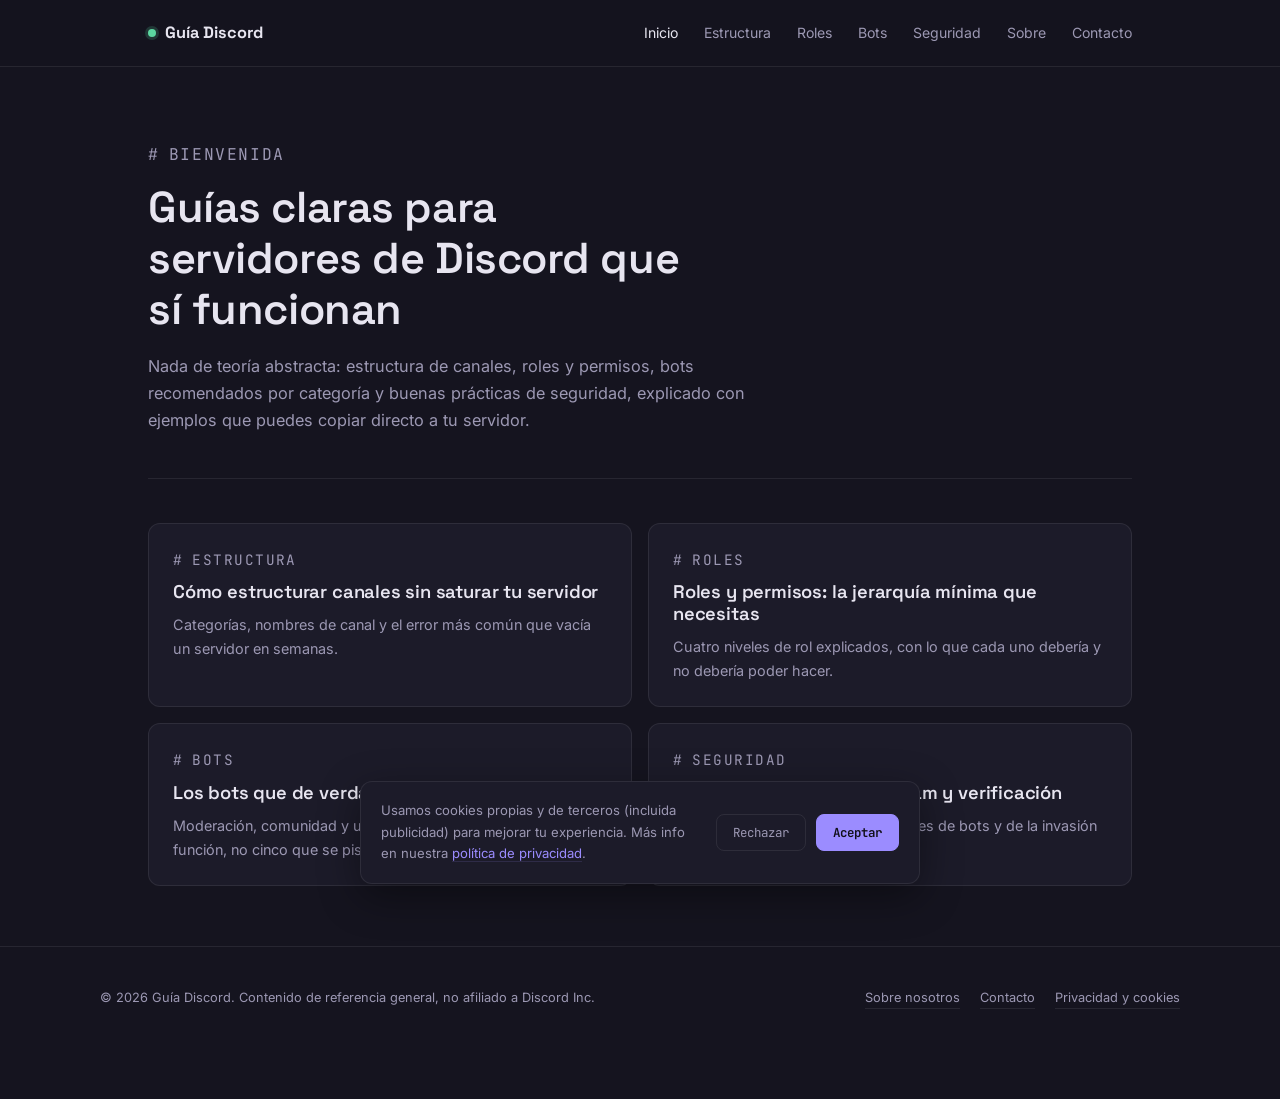
==== index.html @ 20ac7631 "Add files via upload" ====
<!DOCTYPE html>
<html lang="es">
<head>
<meta charset="UTF-8">
<meta name="viewport" content="width=device-width, initial-scale=1.0">
<title>Guía Discord — Cómo organizar tu servidor y elegir los mejores bots</title>
<meta name="description" content="Guías prácticas para estructurar canales, configurar roles y permisos, y elegir bots para tu servidor de Discord.">
<link rel="preconnect" href="https://fonts.googleapis.com">
<link rel="preconnect" href="https://fonts.gstatic.com" crossorigin>
<link href="https://fonts.googleapis.com/css2?family=Space+Grotesk:wght@400;500;600;700&family=Inter:wght@400;500;600&family=JetBrains+Mono:wght@400;500&display=swap" rel="stylesheet">
<link rel="stylesheet" href="style.css">
</head>
<body>

<header class="topbar">
  <div class="topbar-inner">
    <a href="index.html" class="brand"><span class="dot"></span>Guía Discord</a>
    <nav class="nav-links" id="navLinks">
      <a href="index.html" class="active">Inicio</a>
      <a href="estructura-canales.html">Estructura</a>
      <a href="roles-permisos.html">Roles</a>
      <a href="mejores-bots.html">Bots</a>
      <a href="seguridad-servidor.html">Seguridad</a>
      <a href="sobre-nosotros.html">Sobre</a>
      <a href="contacto.html">Contacto</a>
    </nav>
    <button class="nav-toggle" id="navToggle">Menú</button>
  </div>
</header>

<main class="wide">
  <section class="page-hero">
    <p class="eyebrow">bienvenida</p>
    <h1>Guías claras para servidores de Discord que sí funcionan</h1>
    <p>Nada de teoría abstracta: estructura de canales, roles y permisos, bots recomendados por categoría y buenas prácticas de seguridad, explicado con ejemplos que puedes copiar directo a tu servidor.</p>
  </section>

  <div class="card-grid">
    <a href="estructura-canales.html" class="art-card">
      <p class="eyebrow">estructura</p>
      <h3>Cómo estructurar canales sin saturar tu servidor</h3>
      <p>Categorías, nombres de canal y el error más común que vacía un servidor en semanas.</p>
    </a>
    <a href="roles-permisos.html" class="art-card">
      <p class="eyebrow">roles</p>
      <h3>Roles y permisos: la jerarquía mínima que necesitas</h3>
      <p>Cuatro niveles de rol explicados, con lo que cada uno debería y no debería poder hacer.</p>
    </a>
    <a href="mejores-bots.html" class="art-card">
      <p class="eyebrow">bots</p>
      <h3>Los bots que de verdad vale la pena instalar</h3>
      <p>Moderación, comunidad y utilidad: un bot recomendado por función, no cinco que se pisan.</p>
    </a>
    <a href="seguridad-servidor.html" class="art-card">
      <p class="eyebrow">seguridad</p>
      <h3>Seguridad básica: raids, spam y verificación</h3>
      <p>Cómo proteger tu servidor de ataques de bots y de la invasión clásica de cuentas falsas.</p>
    </a>
  </div>
</main>

<footer>
  <div class="footer-inner">
    <span>© <span id="year"></span> Guía Discord. Contenido de referencia general, no afiliado a Discord Inc.</span>
    <div class="footer-links">
      <a href="sobre-nosotros.html">Sobre nosotros</a>
      <a href="contacto.html">Contacto</a>
      <a href="privacidad.html">Privacidad y cookies</a>
    </div>
  </div>
</footer>

<div class="cookie-banner" id="cookieBanner">
  <p>Usamos cookies propias y de terceros (incluida publicidad) para mejorar tu experiencia. Más info en nuestra <a href="privacidad.html">política de privacidad</a>.</p>
  <div class="cookie-actions">
    <button class="cookie-btn" id="cookieDecline">Rechazar</button>
    <button class="cookie-btn accept" id="cookieAccept">Aceptar</button>
  </div>
</div>

<script>
  document.getElementById('year').textContent = new Date().getFullYear();
  const navToggle = document.getElementById('navToggle');
  const navLinks = document.getElementById('navLinks');
  navToggle.addEventListener('click', () => navLinks.classList.toggle('open'));

  // Aviso de cookies simple basado en cookie propia (sin localStorage)
  function getCookie(name){
    const match = document.cookie.match(new RegExp('(^| )' + name + '=([^;]+)'));
    return match ? match[2] : null;
  }
  function setCookie(name, value, days){
    const d = new Date();
    d.setTime(d.getTime() + days*24*60*60*1000);
    document.cookie = name + '=' + value + ';expires=' + d.toUTCString() + ';path=/';
  }
  const banner = document.getElementById('cookieBanner');
  if (!getCookie('cookie_consent')){
    setTimeout(() => banner.classList.add('show'), 600);
  }
  document.getElementById('cookieAccept').addEventListener('click', () => {
    setCookie('cookie_consent', 'accepted', 180);
    banner.classList.remove('show');
  });
  document.getElementById('cookieDecline').addEventListener('click', () => {
    setCookie('cookie_consent', 'declined', 180);
    banner.classList.remove('show');
  });
</script>

</body>
</html>
---- style.css ----
:root{
  --bg:#15141f;
  --bg-raised:#1c1b29;
  --bg-sidebar:#100f18;
  --line: rgba(255,255,255,0.08);
  --text:#e7e5f0;
  --text-dim:#9c98b3;
  --lavender:#9b8cff;
  --lavender-dim: rgba(155,140,255,0.14);
  --amber:#ffb86b;
  --green:#5cd6a0;

  --display:'Space Grotesk', sans-serif;
  --body:'Inter', sans-serif;
  --mono:'JetBrains Mono', monospace;

  --edge: clamp(20px, 4vw, 48px);
}

*{box-sizing:border-box; margin:0; padding:0;}
html{scroll-behavior:smooth;}
body{
  background:var(--bg);
  color:var(--text);
  font-family:var(--body);
  line-height:1.65;
  -webkit-font-smoothing:antialiased;
}
img{max-width:100%; display:block;}
a{color:inherit; text-decoration:none;}
ul,ol{list-style:none;}
code{font-family:var(--mono);}

@media (prefers-reduced-motion: reduce){
  *{animation-duration:0.001ms !important; transition-duration:0.001ms !important; scroll-behavior:auto !important;}
}
:focus-visible{outline:2px solid var(--lavender); outline-offset:3px;}

h1,h2,h3{font-family:var(--display); font-weight:600; letter-spacing:-0.01em; line-height:1.18;}

.eyebrow{
  font-family:var(--mono);
  font-size:0.72rem;
  letter-spacing:0.1em;
  text-transform:uppercase;
  color:var(--amber);
  display:flex; align-items:center; gap:9px;
}
.eyebrow::before{content:"#"; color:var(--text-dim); font-weight:400;}

/* ---------- topbar ---------- */
.topbar{
  position:sticky; top:0; z-index:100;
  background:rgba(21,20,31,0.92);
  backdrop-filter:blur(10px);
  border-bottom:1px solid var(--line);
}
.topbar-inner{
  max-width:1080px;
  margin:0 auto;
  padding:0 var(--edge);
  height:66px;
  display:flex;
  align-items:center;
  justify-content:space-between;
}
.brand{
  font-family:var(--display);
  font-weight:700;
  font-size:1.02rem;
  display:flex; align-items:center; gap:9px;
}
.brand .dot{width:8px; height:8px; border-radius:50%; background:var(--green); box-shadow:0 0 0 3px rgba(92,214,160,0.18);}
.nav-links{display:flex; gap:26px; font-size:0.88rem;}
.nav-links a{color:var(--text-dim); transition:color 0.15s ease;}
.nav-links a:hover, .nav-links a.active{color:var(--text);}
.nav-toggle{
  display:none;
  background:none; border:1px solid var(--line); border-radius:8px;
  color:var(--text); padding:8px 10px; font-family:var(--mono); font-size:0.8rem;
}

@media (max-width:760px){
  .nav-links{
    position:fixed; top:66px; left:0; right:0;
    background:var(--bg-raised);
    border-bottom:1px solid var(--line);
    flex-direction:column; gap:0;
    padding:6px var(--edge) 16px;
    transform:translateY(-140%);
    transition:transform 0.25s ease;
  }
  .nav-links.open{transform:translateY(0);}
  .nav-links a{padding:13px 0; border-bottom:1px solid var(--line);}
  .nav-toggle{display:block;}
}

/* ---------- layout shell ---------- */
main{max-width:820px; margin:0 auto; padding:0 var(--edge);}
.wide{max-width:1080px;}

.page-hero{padding:56px 0 44px; border-bottom:1px solid var(--line); margin-bottom:44px;}
.page-hero h1{font-size:clamp(1.9rem, 4.2vw, 2.7rem); margin-top:14px; max-width:20ch;}
.page-hero p{margin-top:18px; color:var(--text-dim); max-width:60ch; font-size:1.02rem;}

article{padding-bottom:70px;}
article h2{font-size:1.5rem; margin-top:44px; margin-bottom:16px;}
article h2:first-of-type{margin-top:0;}
article p{color:var(--text-dim); margin-bottom:16px; max-width:70ch;}
article ul,article ol{margin:0 0 20px 0; display:flex; flex-direction:column; gap:10px;}
article li{color:var(--text-dim); padding-left:20px; position:relative; max-width:66ch;}
article li::before{content:"—"; position:absolute; left:0; color:var(--lavender);}
article strong{color:var(--text); font-weight:600;}

/* ---------- callout ---------- */
.callout{
  background:linear-gradient(135deg, rgba(155,140,255,0.1), rgba(255,184,107,0.06));
  border:1px solid var(--line);
  border-radius:12px;
  padding:22px 24px;
  margin:26px 0;
}
.callout p{font-size:0.9rem; margin-bottom:0;}

/* ---------- tree / code block reused ---------- */
.tree{
  background:var(--bg-raised);
  border:1px solid var(--line);
  border-radius:12px;
  padding:22px 24px;
  font-family:var(--mono);
  font-size:0.86rem;
  margin:22px 0;
}
.tree-category{color:var(--text-dim); letter-spacing:0.06em; text-transform:uppercase; font-size:0.7rem; margin-top:14px; margin-bottom:8px;}
.tree-category:first-child{margin-top:0;}
.tree-channel{display:flex; gap:8px; padding:5px 0 5px 14px; color:var(--text);}
.tree-channel::before{content:"#"; color:var(--text-dim);}
.tree-channel.voice::before{content:"🔊";}

/* ---------- article cards (home) ---------- */
.card-grid{display:grid; grid-template-columns:1fr 1fr; gap:16px; margin-bottom:60px;}
.art-card{
  background:var(--bg-raised);
  border:1px solid var(--line);
  border-radius:12px;
  padding:24px;
  transition:transform 0.2s ease, border-color 0.2s ease;
}
.art-card:hover{transform:translateY(-3px); border-color:var(--lavender);}
.art-card .eyebrow{margin-bottom:10px;}
.art-card h3{font-size:1.15rem; margin-bottom:10px; font-weight:600;}
.art-card p{font-size:0.9rem; color:var(--text-dim); margin-bottom:0;}
@media (max-width:680px){.card-grid{grid-template-columns:1fr;}}

/* ---------- bot cards reused ---------- */
.bot-grid{display:grid; grid-template-columns:1fr 1fr; gap:16px; margin:24px 0;}
.bot-card{background:var(--bg-raised); border:1px solid var(--line); border-radius:12px; padding:22px;}
.bot-card-head{display:flex; align-items:center; gap:12px; margin-bottom:12px;}
.bot-icon{width:38px; height:38px; border-radius:10px; display:flex; align-items:center; justify-content:center; font-size:1.1rem; flex-shrink:0;}
.bot-name{font-weight:600; font-size:1rem;}
.bot-category{font-family:var(--mono); font-size:0.7rem; color:var(--text-dim); text-transform:uppercase; letter-spacing:0.05em;}
.bot-card p{font-size:0.88rem; margin-bottom:12px;}
.bot-cmd{font-family:var(--mono); font-size:0.78rem; background:rgba(0,0,0,0.28); color:var(--lavender); padding:8px 12px; border-radius:6px; display:inline-block;}
@media (max-width:680px){.bot-grid{grid-template-columns:1fr;}}

/* ---------- author / meta ---------- */
.post-meta{display:flex; gap:14px; align-items:center; margin-bottom:8px; font-family:var(--mono); font-size:0.76rem; color:var(--text-dim);}
.post-meta .sep{opacity:0.4;}

/* ---------- footer ---------- */
footer{
  border-top:1px solid var(--line);
  padding:40px var(--edge) 90px;
}
.footer-inner{max-width:1080px; margin:0 auto; display:flex; justify-content:space-between; flex-wrap:wrap; gap:16px; font-size:0.8rem; color:var(--text-dim);}
.footer-links{display:flex; gap:20px;}
.footer-links a{border-bottom:1px solid var(--line);}

/* ---------- cookie banner ---------- */
.cookie-banner{
  position:fixed; left:16px; right:16px; bottom:16px;
  max-width:560px; margin:0 auto;
  background:var(--bg-raised);
  border:1px solid var(--line);
  border-radius:12px;
  padding:18px 20px;
  display:flex; align-items:center; gap:16px; flex-wrap:wrap;
  box-shadow:0 12px 40px rgba(0,0,0,0.4);
  z-index:300;
  transform:translateY(140%);
  transition:transform 0.35s ease;
}
.cookie-banner.show{transform:translateY(0);}
.cookie-banner p{font-size:0.82rem; color:var(--text-dim); flex:1; min-width:200px; margin:0;}
.cookie-banner a{color:var(--lavender); border-bottom:1px solid var(--lavender-dim);}
.cookie-actions{display:flex; gap:10px;}
.cookie-btn{font-family:var(--mono); font-size:0.78rem; padding:9px 16px; border-radius:8px; border:1px solid var(--line); background:transparent; color:var(--text-dim);}
.cookie-btn.accept{background:var(--lavender); color:#100f18; border-color:var(--lavender); font-weight:600;}

/* ---------- simple list page (privacy/contact) ---------- */
.legal h2{font-size:1.2rem; margin-top:32px; margin-bottom:10px;}
.legal h2:first-of-type{margin-top:0;}
.legal p{color:var(--text-dim); margin-bottom:14px; max-width:70ch;}

.contact-box{
  background:var(--bg-raised);
  border:1px solid var(--line);
  border-radius:12px;
  padding:28px;
  margin-top:8px;
}
.contact-box p{color:var(--text-dim); margin-bottom:10px;}
.contact-box a{color:var(--lavender); border-bottom:1px solid var(--lavender-dim);}
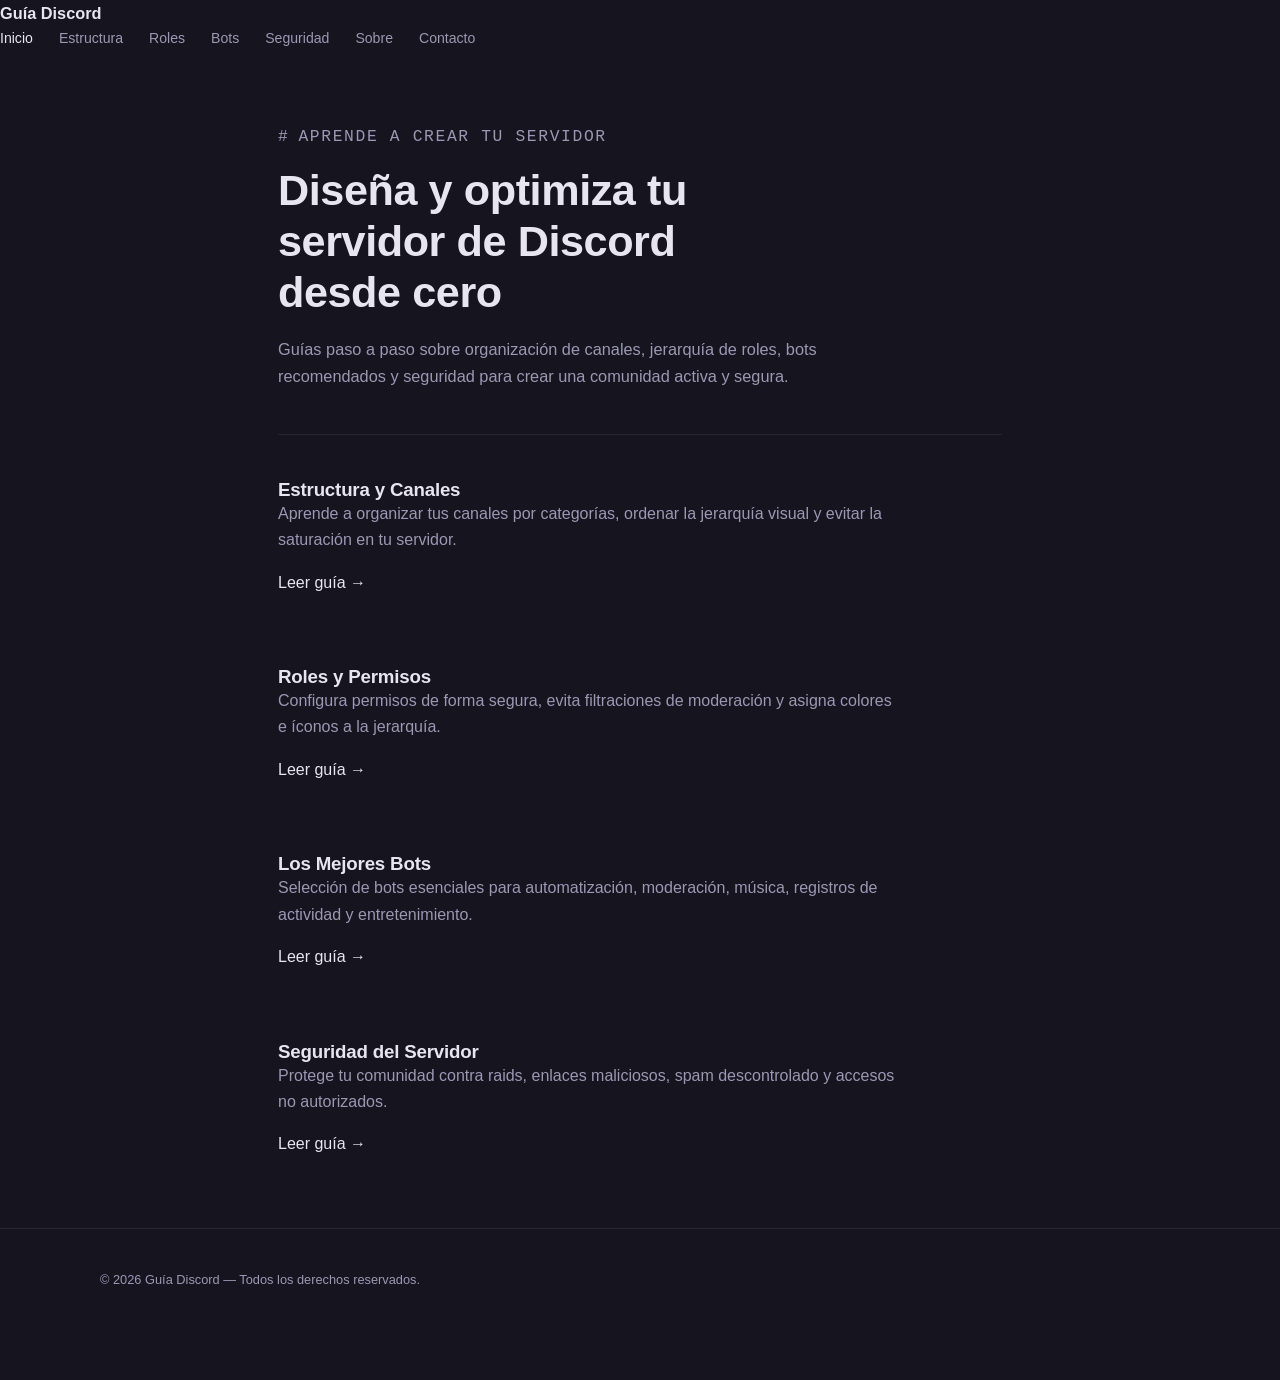
==== commit 52d41f6c: "Update index.html" ====
--- a/index.html
+++ b/index.html
@@ -1,112 +1,78 @@
 <!DOCTYPE html>
 <html lang="es">
 <head>
-<meta charset="UTF-8">
-<meta name="viewport" content="width=device-width, initial-scale=1.0">
-<title>Guía Discord — Cómo organizar tu servidor y elegir los mejores bots</title>
-<meta name="description" content="Guías prácticas para estructurar canales, configurar roles y permisos, y elegir bots para tu servidor de Discord.">
-<link rel="preconnect" href="https://fonts.googleapis.com">
-<link rel="preconnect" href="https://fonts.gstatic.com" crossorigin>
-<link href="https://fonts.googleapis.com/css2?family=Space+Grotesk:wght@400;500;600;700&family=Inter:wght@400;500;600&family=JetBrains+Mono:wght@400;500&display=swap" rel="stylesheet">
-<link rel="stylesheet" href="style.css">
+  <!-- Google tag (gtag.js) -->
+  <script async src="https://www.googletagmanager.com/gtag/js?id=G-J65P11DY46"></script>
+  <script>
+    window.dataLayer = window.dataLayer || [];
+    function gtag(){dataLayer.push(arguments);}
+    gtag('js', new Date());
+
+    gtag('config', 'G-J65P11DY46');
+  </script>
+
+  <meta charset="UTF-8">
+  <meta name="viewport" content="width=device-width, initial-scale=1.0">
+  <title>Guía Discord — Inicio</title>
+  <link rel="stylesheet" href="style.css">
 </head>
 <body>
 
-<header class="topbar">
-  <div class="topbar-inner">
-    <a href="index.html" class="brand"><span class="dot"></span>Guía Discord</a>
-    <nav class="nav-links" id="navLinks">
-      <a href="index.html" class="active">Inicio</a>
-      <a href="estructura-canales.html">Estructura</a>
-      <a href="roles-permisos.html">Roles</a>
-      <a href="mejores-bots.html">Bots</a>
-      <a href="seguridad-servidor.html">Seguridad</a>
-      <a href="sobre-nosotros.html">Sobre</a>
-      <a href="contacto.html">Contacto</a>
-    </nav>
-    <button class="nav-toggle" id="navToggle">Menú</button>
-  </div>
-</header>
+  <header class="top-bar">
+    <div class="top-bar-inner">
+      <a href="index.html" class="brand">Guía Discord</a>
+      <button class="nav-toggle" id="navToggle">Menú</button>
+      <nav class="nav-links" id="navLinks">
+        <a href="index.html" class="active">Inicio</a>
+        <a href="estructura-canales.html">Estructura</a>
+        <a href="roles-permisos.html">Roles</a>
+        <a href="mejores-bots.html">Bots</a>
+        <a href="seguridad-servidor.html">Seguridad</a>
+        <a href="sobre-nosotros.html">Sobre</a>
+        <a href="contacto.html">Contacto</a>
+      </nav>
+    </div>
+  </header>
 
-<main class="wide">
-  <section class="page-hero">
-    <p class="eyebrow">bienvenida</p>
-    <h1>Guías claras para servidores de Discord que sí funcionan</h1>
-    <p>Nada de teoría abstracta: estructura de canales, roles y permisos, bots recomendados por categoría y buenas prácticas de seguridad, explicado con ejemplos que puedes copiar directo a tu servidor.</p>
-  </section>
+  <main class="main-content">
+    <section class="page-hero">
+      <p class="eyebrow">Aprende a crear tu servidor</p>
+      <h1>Diseña y optimiza tu servidor de Discord desde cero</h1>
+      <p>Guías paso a paso sobre organización de canales, jerarquía de roles, bots recomendados y seguridad para crear una comunidad activa y segura.</p>
+    </section>
 
-  <div class="card-grid">
-    <a href="estructura-canales.html" class="art-card">
-      <p class="eyebrow">estructura</p>
-      <h3>Cómo estructurar canales sin saturar tu servidor</h3>
-      <p>Categorías, nombres de canal y el error más común que vacía un servidor en semanas.</p>
-    </a>
-    <a href="roles-permisos.html" class="art-card">
-      <p class="eyebrow">roles</p>
-      <h3>Roles y permisos: la jerarquía mínima que necesitas</h3>
-      <p>Cuatro niveles de rol explicados, con lo que cada uno debería y no debería poder hacer.</p>
-    </a>
-    <a href="mejores-bots.html" class="art-card">
-      <p class="eyebrow">bots</p>
-      <h3>Los bots que de verdad vale la pena instalar</h3>
-      <p>Moderación, comunidad y utilidad: un bot recomendado por función, no cinco que se pisan.</p>
-    </a>
-    <a href="seguridad-servidor.html" class="art-card">
-      <p class="eyebrow">seguridad</p>
-      <h3>Seguridad básica: raids, spam y verificación</h3>
-      <p>Cómo proteger tu servidor de ataques de bots y de la invasión clásica de cuentas falsas.</p>
-    </a>
-  </div>
-</main>
+    <section class="articles-grid">
+      <article class="card">
+        <h3>Estructura y Canales</h3>
+        <p>Aprende a organizar tus canales por categorías, ordenar la jerarquía visual y evitar la saturación en tu servidor.</p>
+        <a href="estructura-canales.html" class="card-link">Leer guía →</a>
+      </article>
 
-<footer>
-  <div class="footer-inner">
-    <span>© <span id="year"></span> Guía Discord. Contenido de referencia general, no afiliado a Discord Inc.</span>
-    <div class="footer-links">
-      <a href="sobre-nosotros.html">Sobre nosotros</a>
-      <a href="contacto.html">Contacto</a>
-      <a href="privacidad.html">Privacidad y cookies</a>
+      <article class="card">
+        <h3>Roles y Permisos</h3>
+        <p>Configura permisos de forma segura, evita filtraciones de moderación y asigna colores e íconos a la jerarquía.</p>
+        <a href="roles-permisos.html" class="card-link">Leer guía →</a>
+      </article>
+
+      <article class="card">
+        <h3>Los Mejores Bots</h3>
+        <p>Selección de bots esenciales para automatización, moderación, música, registros de actividad y entretenimiento.</p>
+        <a href="mejores-bots.html" class="card-link">Leer guía →</a>
+      </article>
+
+      <article class="card">
+        <h3>Seguridad del Servidor</h3>
+        <p>Protege tu comunidad contra raids, enlaces maliciosos, spam descontrolado y accesos no autorizados.</p>
+        <a href="seguridad-servidor.html" class="card-link">Leer guía →</a>
+      </article>
+    </section>
+  </main>
+
+  <footer class="footer">
+    <div class="footer-inner">
+      <p>© 2026 Guía Discord — Todos los derechos reservados.</p>
     </div>
-  </div>
-</footer>
-
-<div class="cookie-banner" id="cookieBanner">
-  <p>Usamos cookies propias y de terceros (incluida publicidad) para mejorar tu experiencia. Más info en nuestra <a href="privacidad.html">política de privacidad</a>.</p>
-  <div class="cookie-actions">
-    <button class="cookie-btn" id="cookieDecline">Rechazar</button>
-    <button class="cookie-btn accept" id="cookieAccept">Aceptar</button>
-  </div>
-</div>
-
-<script>
-  document.getElementById('year').textContent = new Date().getFullYear();
-  const navToggle = document.getElementById('navToggle');
-  const navLinks = document.getElementById('navLinks');
-  navToggle.addEventListener('click', () => navLinks.classList.toggle('open'));
-
-  // Aviso de cookies simple basado en cookie propia (sin localStorage)
-  function getCookie(name){
-    const match = document.cookie.match(new RegExp('(^| )' + name + '=([^;]+)'));
-    return match ? match[2] : null;
-  }
-  function setCookie(name, value, days){
-    const d = new Date();
-    d.setTime(d.getTime() + days*24*60*60*1000);
-    document.cookie = name + '=' + value + ';expires=' + d.toUTCString() + ';path=/';
-  }
-  const banner = document.getElementById('cookieBanner');
-  if (!getCookie('cookie_consent')){
-    setTimeout(() => banner.classList.add('show'), 600);
-  }
-  document.getElementById('cookieAccept').addEventListener('click', () => {
-    setCookie('cookie_consent', 'accepted', 180);
-    banner.classList.remove('show');
-  });
-  document.getElementById('cookieDecline').addEventListener('click', () => {
-    setCookie('cookie_consent', 'declined', 180);
-    banner.classList.remove('show');
-  });
-</script>
+  </footer>
 
 </body>
 </html>
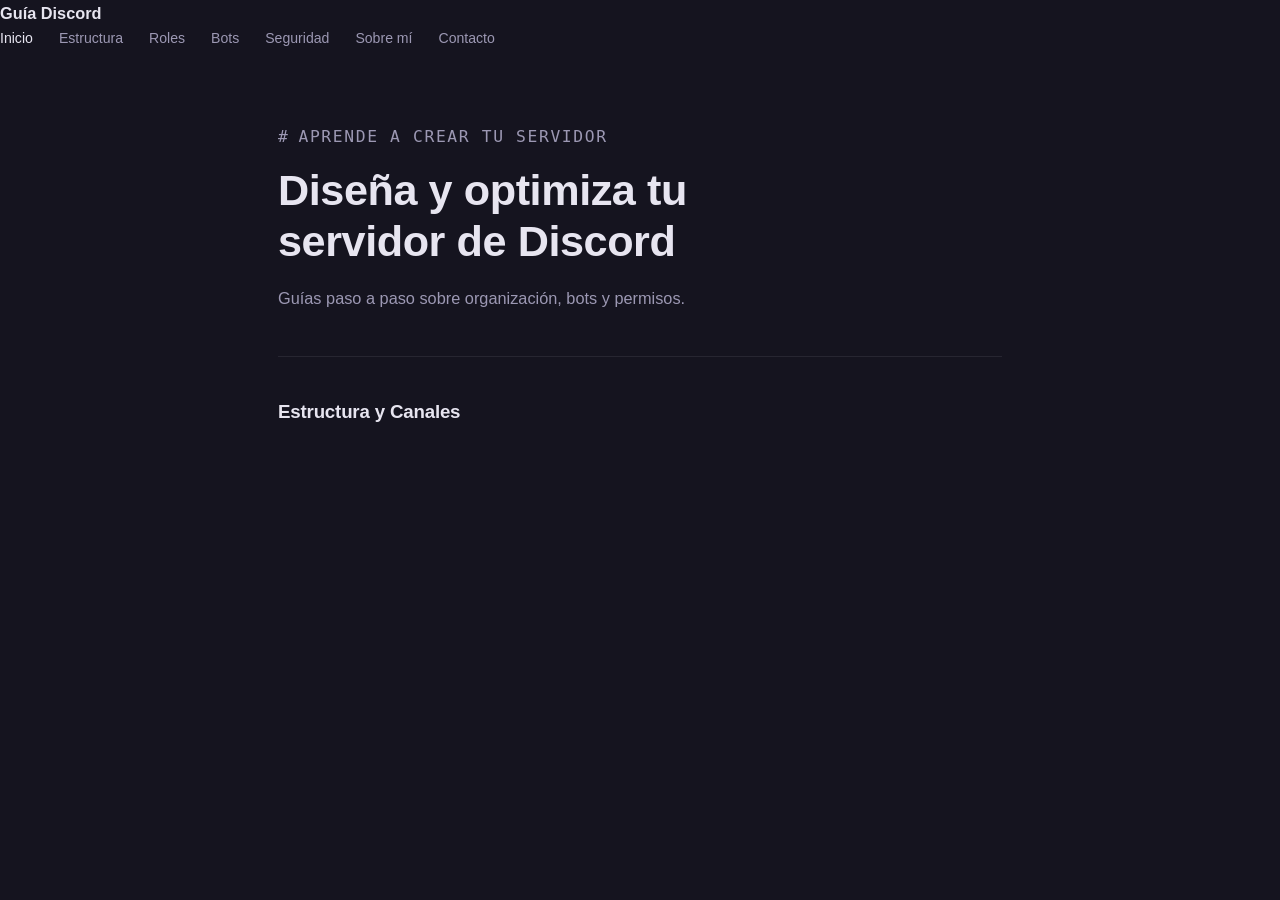
==== commit 04c784a9: "Update index.html" ====
--- a/index.html
+++ b/index.html
@@ -1,78 +1,52 @@
 <!DOCTYPE html>
 <html lang="es">
 <head>
-  <!-- Google tag (gtag.js) -->
-  <script async src="https://www.googletagmanager.com/gtag/js?id=G-J65P11DY46"></script>
-  <script>
-    window.dataLayer = window.dataLayer || [];
-    function gtag(){dataLayer.push(arguments);}
-    gtag('js', new Date());
+    <!-- Google tag (gtag.js) -->
+    <script async src="https://www.googletagmanager.com/gtag/js?id=G-T8H3PDSER5"></script>
+    <script>
+      window.dataLayer = window.dataLayer || [];
+      function gtag(){dataLayer.push(arguments);}
+      gtag('js', new Date());
 
-    gtag('config', 'G-J65P11DY46');
-  </script>
+      gtag('config', 'G-T8H3PDSER5');
+    </script>
 
-  <meta charset="UTF-8">
-  <meta name="viewport" content="width=device-width, initial-scale=1.0">
-  <title>Guía Discord — Inicio</title>
-  <link rel="stylesheet" href="style.css">
+    <meta charset="UTF-8">
+    <meta name="viewport" content="width=device-width, initial-scale=1.0">
+    <title>Guía Discord – Inicio</title>
+    <link rel="stylesheet" href="style.css">
 </head>
 <body>
 
-  <header class="top-bar">
-    <div class="top-bar-inner">
-      <a href="index.html" class="brand">Guía Discord</a>
-      <button class="nav-toggle" id="navToggle">Menú</button>
-      <nav class="nav-links" id="navLinks">
-        <a href="index.html" class="active">Inicio</a>
-        <a href="estructura-canales.html">Estructura</a>
-        <a href="roles-permisos.html">Roles</a>
-        <a href="mejores-bots.html">Bots</a>
-        <a href="seguridad-servidor.html">Seguridad</a>
-        <a href="sobre-nosotros.html">Sobre</a>
-        <a href="contacto.html">Contacto</a>
-      </nav>
-    </div>
-  </header>
+    <header class="top-bar">
+        <div class="top-bar-inner">
+            <a href="index.html" class="brand">Guía Discord</a>
+            <button class="nav-toggle" id="navToggle">Menú</button>
+            <nav class="nav-links" id="navLinks">
+                <a href="index.html" class="active">Inicio</a>
+                <a href="estructura-canales.html">Estructura</a>
+                <a href="roles-permisos.html">Roles</a>
+                <a href="mejores-bots.html">Bots</a>
+                <a href="seguridad-servidor.html">Seguridad</a>
+                <a href="sobre-nosotros.html">Sobre mí</a>
+                <a href="contacto.html">Contacto</a>
+            </nav>
+        </div>
+    </header>
 
-  <main class="main-content">
-    <section class="page-hero">
-      <p class="eyebrow">Aprende a crear tu servidor</p>
-      <h1>Diseña y optimiza tu servidor de Discord desde cero</h1>
-      <p>Guías paso a paso sobre organización de canales, jerarquía de roles, bots recomendados y seguridad para crear una comunidad activa y segura.</p>
-    </section>
+    <main class="main-content">
+        <section class="page-hero">
+            <p class="eyebrow">Aprende a crear tu servidor</p>
+            <h1>Diseña y optimiza tu servidor de Discord</h1>
+            <p>Guías paso a paso sobre organización, bots y permisos.</p>
+        </section>
 
-    <section class="articles-grid">
-      <article class="card">
-        <h3>Estructura y Canales</h3>
-        <p>Aprende a organizar tus canales por categorías, ordenar la jerarquía visual y evitar la saturación en tu servidor.</p>
-        <a href="estructura-canales.html" class="card-link">Leer guía →</a>
-      </article>
-
-      <article class="card">
-        <h3>Roles y Permisos</h3>
-        <p>Configura permisos de forma segura, evita filtraciones de moderación y asigna colores e íconos a la jerarquía.</p>
-        <a href="roles-permisos.html" class="card-link">Leer guía →</a>
-      </article>
-
-      <article class="card">
-        <h3>Los Mejores Bots</h3>
-        <p>Selección de bots esenciales para automatización, moderación, música, registros de actividad y entretenimiento.</p>
-        <a href="mejores-bots.html" class="card-link">Leer guía →</a>
-      </article>
-
-      <article class="card">
-        <h3>Seguridad del Servidor</h3>
-        <p>Protege tu comunidad contra raids, enlaces maliciosos, spam descontrolado y accesos no autorizados.</p>
-        <a href="seguridad-servidor.html" class="card-link">Leer guía →</a>
-      </article>
-    </section>
-  </main>
-
-  <footer class="footer">
-    <div class="footer-inner">
-      <p>© 2026 Guía Discord — Todos los derechos reservados.</p>
-    </div>
-  </footer>
+        <section class="articles-grid">
+            <article class="card">
+                <h3>Estructura y Canales</h3>
+            </article>
+        </section>
+    </main>
 
 </body>
 </html>
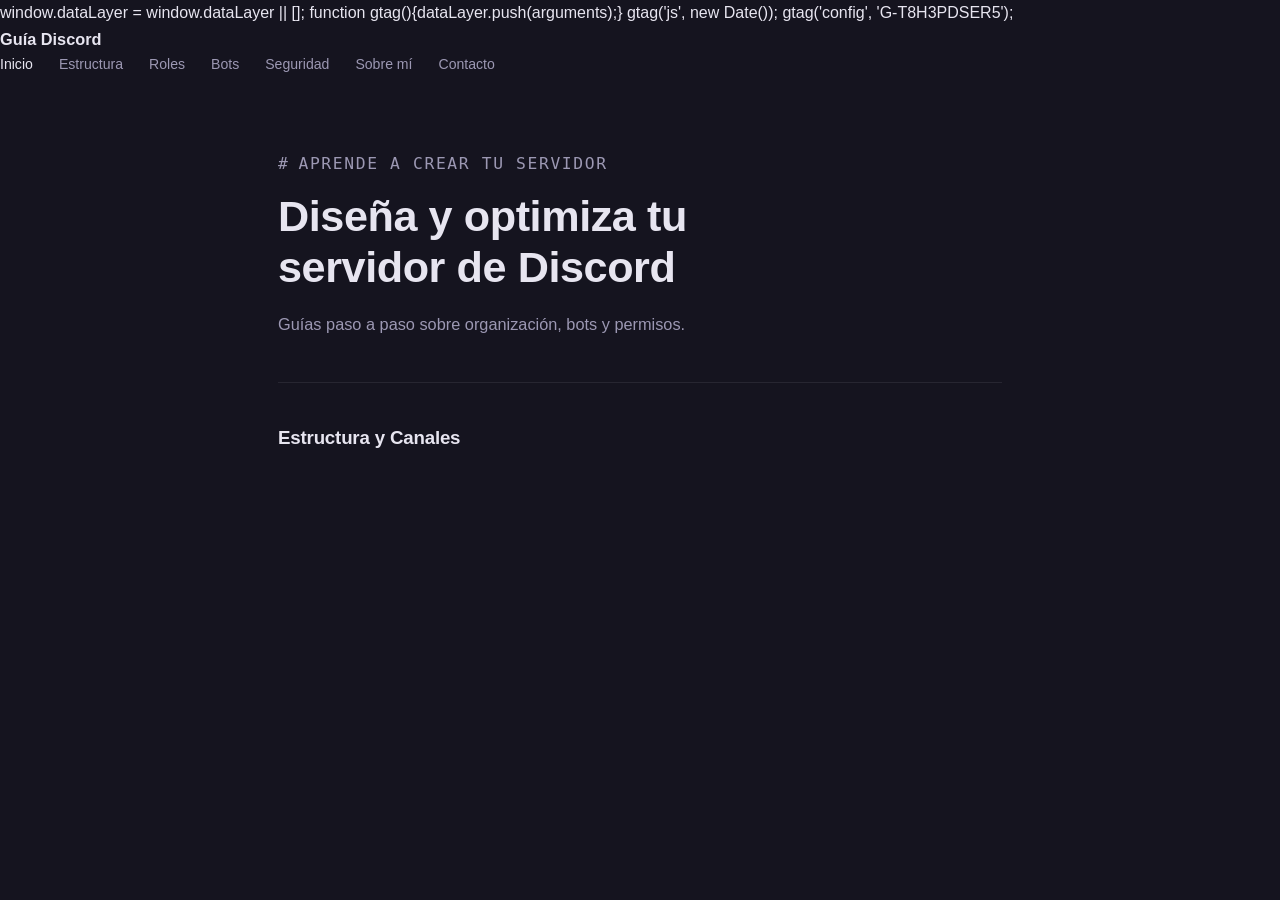
==== commit 289fa6ec: "Update index.html" ====
--- a/index.html
+++ b/index.html
@@ -3,7 +3,6 @@
 <head>
     <!-- Google tag (gtag.js) -->
     <script async src="https://www.googletagmanager.com/gtag/js?id=G-T8H3PDSER5"></script>
-    <script>
       window.dataLayer = window.dataLayer || [];
       function gtag(){dataLayer.push(arguments);}
       gtag('js', new Date());
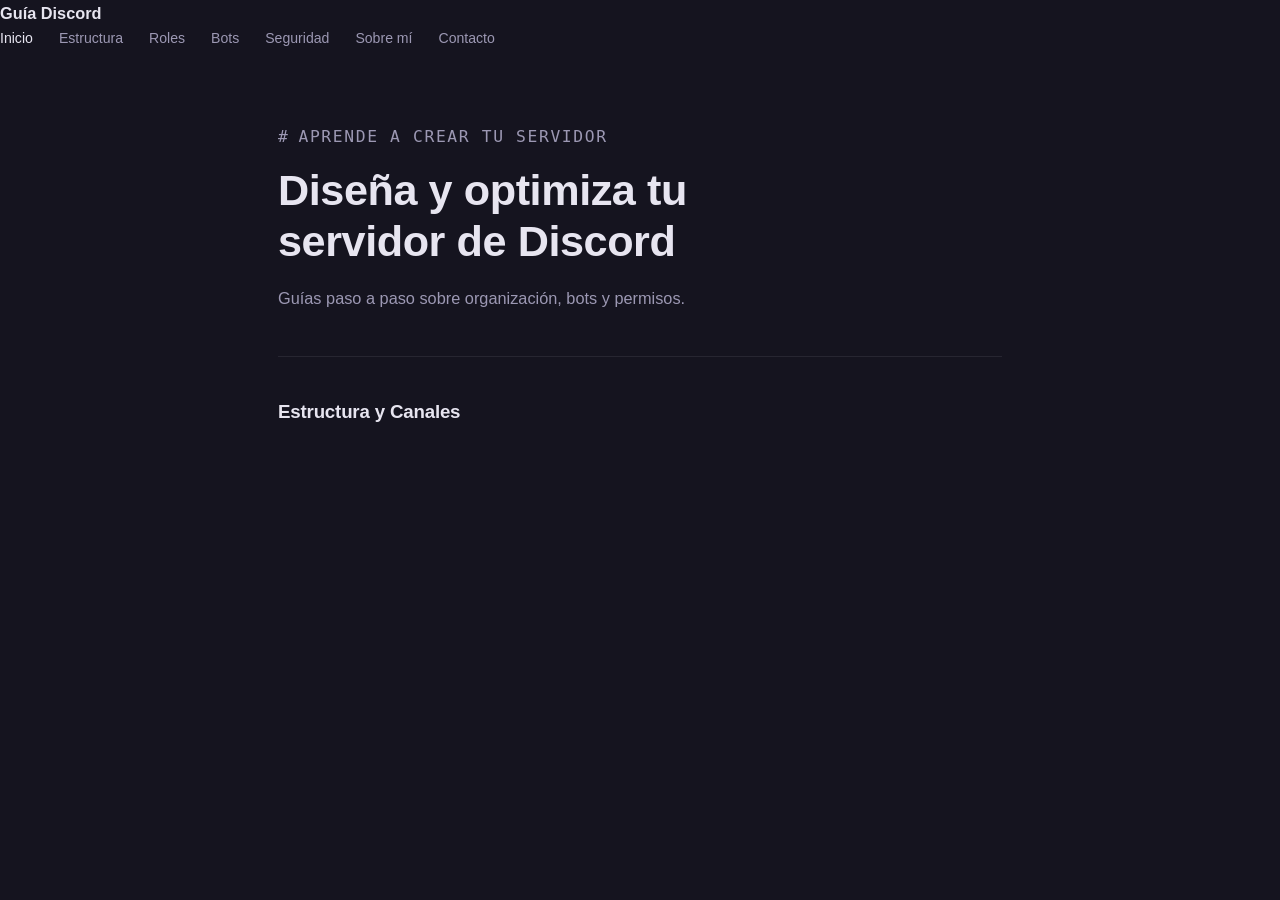
==== commit d4a2ab02: "Update index.html" ====
--- a/index.html
+++ b/index.html
@@ -1,8 +1,8 @@
 <!DOCTYPE html>
 <html lang="es">
 <head>
-    <!-- Google tag (gtag.js) -->
     <script async src="https://www.googletagmanager.com/gtag/js?id=G-T8H3PDSER5"></script>
+    <script>
       window.dataLayer = window.dataLayer || [];
       function gtag(){dataLayer.push(arguments);}
       gtag('js', new Date());
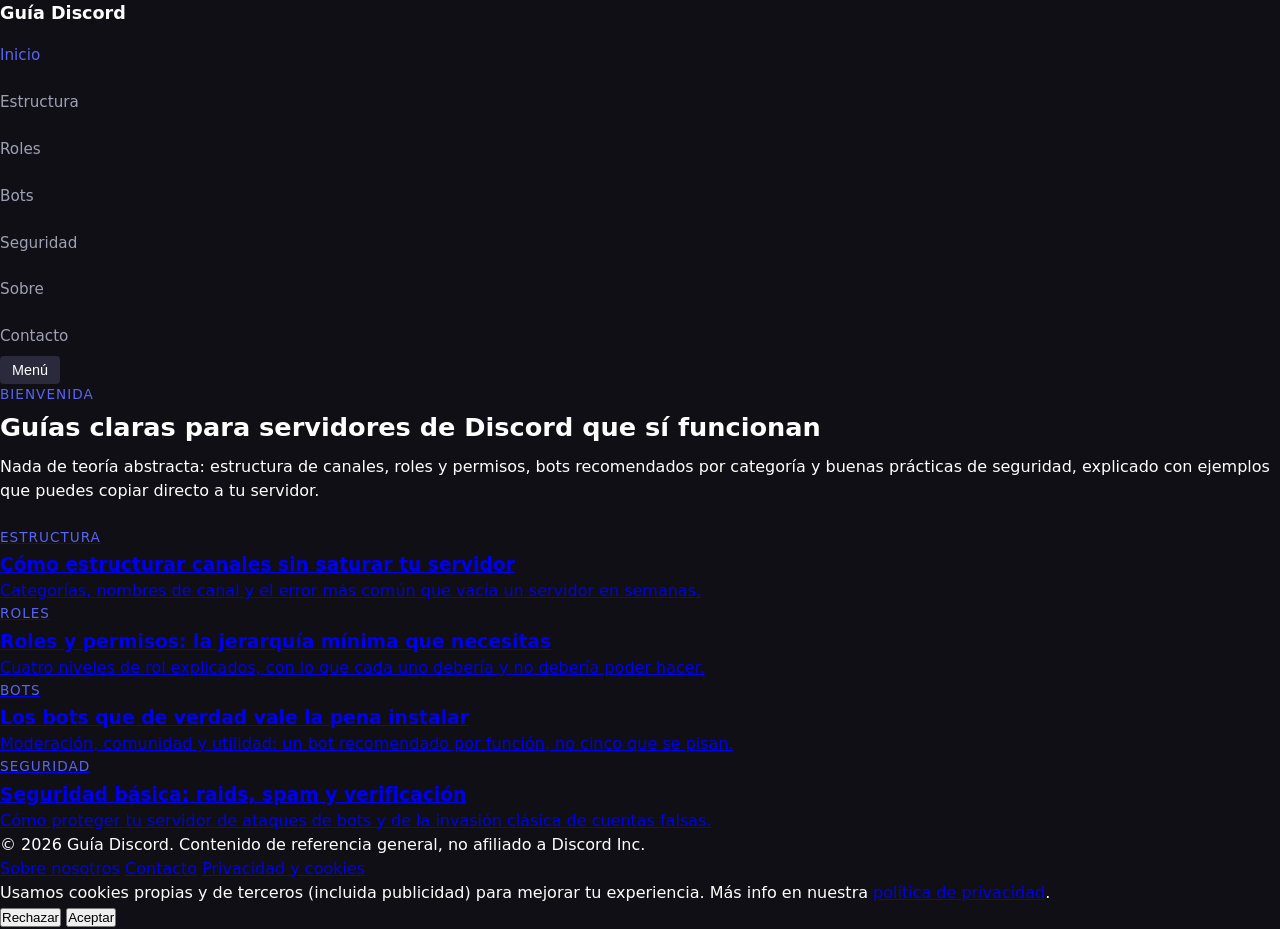
==== commit c3133420: "Add files via upload" ====
--- a/index.html
+++ b/index.html
@@ -1,51 +1,112 @@
 <!DOCTYPE html>
 <html lang="es">
 <head>
-    <script async src="https://www.googletagmanager.com/gtag/js?id=G-T8H3PDSER5"></script>
-    <script>
-      window.dataLayer = window.dataLayer || [];
-      function gtag(){dataLayer.push(arguments);}
-      gtag('js', new Date());
-
-      gtag('config', 'G-T8H3PDSER5');
-    </script>
-
-    <meta charset="UTF-8">
-    <meta name="viewport" content="width=device-width, initial-scale=1.0">
-    <title>Guía Discord – Inicio</title>
-    <link rel="stylesheet" href="style.css">
+<meta charset="UTF-8">
+<meta name="viewport" content="width=device-width, initial-scale=1.0">
+<title>Guía Discord — Cómo organizar tu servidor y elegir los mejores bots</title>
+<meta name="description" content="Guías prácticas para estructurar canales, configurar roles y permisos, y elegir bots para tu servidor de Discord.">
+<link rel="preconnect" href="https://fonts.googleapis.com">
+<link rel="preconnect" href="https://fonts.gstatic.com" crossorigin>
+<link href="https://fonts.googleapis.com/css2?family=Space+Grotesk:wght@400;500;600;700&family=Inter:wght@400;500;600&family=JetBrains+Mono:wght@400;500&display=swap" rel="stylesheet">
+<link rel="stylesheet" href="style.css">
 </head>
 <body>
 
-    <header class="top-bar">
-        <div class="top-bar-inner">
-            <a href="index.html" class="brand">Guía Discord</a>
-            <button class="nav-toggle" id="navToggle">Menú</button>
-            <nav class="nav-links" id="navLinks">
-                <a href="index.html" class="active">Inicio</a>
-                <a href="estructura-canales.html">Estructura</a>
-                <a href="roles-permisos.html">Roles</a>
-                <a href="mejores-bots.html">Bots</a>
-                <a href="seguridad-servidor.html">Seguridad</a>
-                <a href="sobre-nosotros.html">Sobre mí</a>
-                <a href="contacto.html">Contacto</a>
-            </nav>
-        </div>
-    </header>
+<header class="topbar">
+  <div class="topbar-inner">
+    <a href="index.html" class="brand"><span class="dot"></span>Guía Discord</a>
+    <nav class="nav-links" id="navLinks">
+      <a href="index.html" class="active">Inicio</a>
+      <a href="estructura-canales.html">Estructura</a>
+      <a href="roles-permisos.html">Roles</a>
+      <a href="mejores-bots.html">Bots</a>
+      <a href="seguridad-servidor.html">Seguridad</a>
+      <a href="sobre-nosotros.html">Sobre</a>
+      <a href="contacto.html">Contacto</a>
+    </nav>
+    <button class="nav-toggle" id="navToggle">Menú</button>
+  </div>
+</header>
 
-    <main class="main-content">
-        <section class="page-hero">
-            <p class="eyebrow">Aprende a crear tu servidor</p>
-            <h1>Diseña y optimiza tu servidor de Discord</h1>
-            <p>Guías paso a paso sobre organización, bots y permisos.</p>
-        </section>
+<main class="wide">
+  <section class="page-hero">
+    <p class="eyebrow">bienvenida</p>
+    <h1>Guías claras para servidores de Discord que sí funcionan</h1>
+    <p>Nada de teoría abstracta: estructura de canales, roles y permisos, bots recomendados por categoría y buenas prácticas de seguridad, explicado con ejemplos que puedes copiar directo a tu servidor.</p>
+  </section>
 
-        <section class="articles-grid">
-            <article class="card">
-                <h3>Estructura y Canales</h3>
-            </article>
-        </section>
-    </main>
+  <div class="card-grid">
+    <a href="estructura-canales.html" class="art-card">
+      <p class="eyebrow">estructura</p>
+      <h3>Cómo estructurar canales sin saturar tu servidor</h3>
+      <p>Categorías, nombres de canal y el error más común que vacía un servidor en semanas.</p>
+    </a>
+    <a href="roles-permisos.html" class="art-card">
+      <p class="eyebrow">roles</p>
+      <h3>Roles y permisos: la jerarquía mínima que necesitas</h3>
+      <p>Cuatro niveles de rol explicados, con lo que cada uno debería y no debería poder hacer.</p>
+    </a>
+    <a href="mejores-bots.html" class="art-card">
+      <p class="eyebrow">bots</p>
+      <h3>Los bots que de verdad vale la pena instalar</h3>
+      <p>Moderación, comunidad y utilidad: un bot recomendado por función, no cinco que se pisan.</p>
+    </a>
+    <a href="seguridad-servidor.html" class="art-card">
+      <p class="eyebrow">seguridad</p>
+      <h3>Seguridad básica: raids, spam y verificación</h3>
+      <p>Cómo proteger tu servidor de ataques de bots y de la invasión clásica de cuentas falsas.</p>
+    </a>
+  </div>
+</main>
+
+<footer>
+  <div class="footer-inner">
+    <span>© <span id="year"></span> Guía Discord. Contenido de referencia general, no afiliado a Discord Inc.</span>
+    <div class="footer-links">
+      <a href="sobre-nosotros.html">Sobre nosotros</a>
+      <a href="contacto.html">Contacto</a>
+      <a href="privacidad.html">Privacidad y cookies</a>
+    </div>
+  </div>
+</footer>
+
+<div class="cookie-banner" id="cookieBanner">
+  <p>Usamos cookies propias y de terceros (incluida publicidad) para mejorar tu experiencia. Más info en nuestra <a href="privacidad.html">política de privacidad</a>.</p>
+  <div class="cookie-actions">
+    <button class="cookie-btn" id="cookieDecline">Rechazar</button>
+    <button class="cookie-btn accept" id="cookieAccept">Aceptar</button>
+  </div>
+</div>
+
+<script>
+  document.getElementById('year').textContent = new Date().getFullYear();
+  const navToggle = document.getElementById('navToggle');
+  const navLinks = document.getElementById('navLinks');
+  navToggle.addEventListener('click', () => navLinks.classList.toggle('open'));
+
+  // Aviso de cookies simple basado en cookie propia (sin localStorage)
+  function getCookie(name){
+    const match = document.cookie.match(new RegExp('(^| )' + name + '=([^;]+)'));
+    return match ? match[2] : null;
+  }
+  function setCookie(name, value, days){
+    const d = new Date();
+    d.setTime(d.getTime() + days*24*60*60*1000);
+    document.cookie = name + '=' + value + ';expires=' + d.toUTCString() + ';path=/';
+  }
+  const banner = document.getElementById('cookieBanner');
+  if (!getCookie('cookie_consent')){
+    setTimeout(() => banner.classList.add('show'), 600);
+  }
+  document.getElementById('cookieAccept').addEventListener('click', () => {
+    setCookie('cookie_consent', 'accepted', 180);
+    banner.classList.remove('show');
+  });
+  document.getElementById('cookieDecline').addEventListener('click', () => {
+    setCookie('cookie_consent', 'declined', 180);
+    banner.classList.remove('show');
+  });
+</script>
 
 </body>
 </html>
--- a/style.css
+++ b/style.css
@@ -1,214 +1,104 @@
-:root{
-  --bg:#15141f;
-  --bg-raised:#1c1b29;
-  --bg-sidebar:#100f18;
-  --line: rgba(255,255,255,0.08);
-  --text:#e7e5f0;
-  --text-dim:#9c98b3;
-  --lavender:#9b8cff;
-  --lavender-dim: rgba(155,140,255,0.14);
-  --amber:#ffb86b;
-  --green:#5cd6a0;
-
-  --display:'Space Grotesk', sans-serif;
-  --body:'Inter', sans-serif;
-  --mono:'JetBrains Mono', monospace;
-
-  --edge: clamp(20px, 4vw, 48px);
+* {
+    box-sizing: border-box;
+    margin: 0;
+    padding: 0;
 }
 
-*{box-sizing:border-box; margin:0; padding:0;}
-html{scroll-behavior:smooth;}
-body{
-  background:var(--bg);
-  color:var(--text);
-  font-family:var(--body);
-  line-height:1.65;
-  -webkit-font-smoothing:antialiased;
-}
-img{max-width:100%; display:block;}
-a{color:inherit; text-decoration:none;}
-ul,ol{list-style:none;}
-code{font-family:var(--mono);}
-
-@media (prefers-reduced-motion: reduce){
-  *{animation-duration:0.001ms !important; transition-duration:0.001ms !important; scroll-behavior:auto !important;}
-}
-:focus-visible{outline:2px solid var(--lavender); outline-offset:3px;}
-
-h1,h2,h3{font-family:var(--display); font-weight:600; letter-spacing:-0.01em; line-height:1.18;}
-
-.eyebrow{
-  font-family:var(--mono);
-  font-size:0.72rem;
-  letter-spacing:0.1em;
-  text-transform:uppercase;
-  color:var(--amber);
-  display:flex; align-items:center; gap:9px;
-}
-.eyebrow::before{content:"#"; color:var(--text-dim); font-weight:400;}
-
-/* ---------- topbar ---------- */
-.topbar{
-  position:sticky; top:0; z-index:100;
-  background:rgba(21,20,31,0.92);
-  backdrop-filter:blur(10px);
-  border-bottom:1px solid var(--line);
-}
-.topbar-inner{
-  max-width:1080px;
-  margin:0 auto;
-  padding:0 var(--edge);
-  height:66px;
-  display:flex;
-  align-items:center;
-  justify-content:space-between;
-}
-.brand{
-  font-family:var(--display);
-  font-weight:700;
-  font-size:1.02rem;
-  display:flex; align-items:center; gap:9px;
-}
-.brand .dot{width:8px; height:8px; border-radius:50%; background:var(--green); box-shadow:0 0 0 3px rgba(92,214,160,0.18);}
-.nav-links{display:flex; gap:26px; font-size:0.88rem;}
-.nav-links a{color:var(--text-dim); transition:color 0.15s ease;}
-.nav-links a:hover, .nav-links a.active{color:var(--text);}
-.nav-toggle{
-  display:none;
-  background:none; border:1px solid var(--line); border-radius:8px;
-  color:var(--text); padding:8px 10px; font-family:var(--mono); font-size:0.8rem;
+body {
+    font-family: system-ui, -apple-system, sans-serif;
+    background-color: #0f0f15;
+    color: #ffffff;
+    line-height: 1.5;
 }
 
-@media (max-width:760px){
-  .nav-links{
-    position:fixed; top:66px; left:0; right:0;
-    background:var(--bg-raised);
-    border-bottom:1px solid var(--line);
-    flex-direction:column; gap:0;
-    padding:6px var(--edge) 16px;
-    transform:translateY(-140%);
-    transition:transform 0.25s ease;
-  }
-  .nav-links.open{transform:translateY(0);}
-  .nav-links a{padding:13px 0; border-bottom:1px solid var(--line);}
-  .nav-toggle{display:block;}
+/* Barra Superior */
+.top-bar {
+    background-color: #161621;
+    border-bottom: 1px solid #2a2a3c;
+    padding: 12px 16px;
+    position: relative;
+    z-index: 100;
 }
 
-/* ---------- layout shell ---------- */
-main{max-width:820px; margin:0 auto; padding:0 var(--edge);}
-.wide{max-width:1080px;}
+.top-bar-inner {
+    display: flex;
+    justify-content: space-between;
+    align-items: center;
+    max-width: 1000px;
+    margin: 0 auto;
+}
 
-.page-hero{padding:56px 0 44px; border-bottom:1px solid var(--line); margin-bottom:44px;}
-.page-hero h1{font-size:clamp(1.9rem, 4.2vw, 2.7rem); margin-top:14px; max-width:20ch;}
-.page-hero p{margin-top:18px; color:var(--text-dim); max-width:60ch; font-size:1.02rem;}
+.brand {
+    color: #fff;
+    font-weight: bold;
+    text-decoration: none;
+    font-size: 1.1rem;
+}
 
-article{padding-bottom:70px;}
-article h2{font-size:1.5rem; margin-top:44px; margin-bottom:16px;}
-article h2:first-of-type{margin-top:0;}
-article p{color:var(--text-dim); margin-bottom:16px; max-width:70ch;}
-article ul,article ol{margin:0 0 20px 0; display:flex; flex-direction:column; gap:10px;}
-article li{color:var(--text-dim); padding-left:20px; position:relative; max-width:66ch;}
-article li::before{content:"—"; position:absolute; left:0; color:var(--lavender);}
-article strong{color:var(--text); font-weight:600;}
+.nav-toggle {
+    background: #2a2a3c;
+    color: #fff;
+    border: none;
+    padding: 6px 12px;
+    border-radius: 4px;
+    font-size: 0.9rem;
+}
 
-/* ---------- callout ---------- */
-.callout{
-  background:linear-gradient(135deg, rgba(155,140,255,0.1), rgba(255,184,107,0.06));
-  border:1px solid var(--line);
-  border-radius:12px;
-  padding:22px 24px;
-  margin:26px 0;
+/* Enlaces de navegación */
+.nav-links {
+    display: flex;
+    flex-direction: column;
+    gap: 8px;
+    width: 100%;
+    margin-top: 10px;
 }
-.callout p{font-size:0.9rem; margin-bottom:0;}
 
-/* ---------- tree / code block reused ---------- */
-.tree{
-  background:var(--bg-raised);
-  border:1px solid var(--line);
-  border-radius:12px;
-  padding:22px 24px;
-  font-family:var(--mono);
-  font-size:0.86rem;
-  margin:22px 0;
+.nav-links a {
+    color: #a0a0b5;
+    text-decoration: none;
+    padding: 8px 0;
+    font-size: 0.95rem;
 }
-.tree-category{color:var(--text-dim); letter-spacing:0.06em; text-transform:uppercase; font-size:0.7rem; margin-top:14px; margin-bottom:8px;}
-.tree-category:first-child{margin-top:0;}
-.tree-channel{display:flex; gap:8px; padding:5px 0 5px 14px; color:var(--text);}
-.tree-channel::before{content:"#"; color:var(--text-dim);}
-.tree-channel.voice::before{content:"🔊";}
 
-/* ---------- article cards (home) ---------- */
-.card-grid{display:grid; grid-template-columns:1fr 1fr; gap:16px; margin-bottom:60px;}
-.art-card{
-  background:var(--bg-raised);
-  border:1px solid var(--line);
-  border-radius:12px;
-  padding:24px;
-  transition:transform 0.2s ease, border-color 0.2s ease;
+.nav-links a.active,
+.nav-links a:hover {
+    color: #5865f2;
 }
-.art-card:hover{transform:translateY(-3px); border-color:var(--lavender);}
-.art-card .eyebrow{margin-bottom:10px;}
-.art-card h3{font-size:1.15rem; margin-bottom:10px; font-weight:600;}
-.art-card p{font-size:0.9rem; color:var(--text-dim); margin-bottom:0;}
-@media (max-width:680px){.card-grid{grid-template-columns:1fr;}}
 
-/* ---------- bot cards reused ---------- */
-.bot-grid{display:grid; grid-template-columns:1fr 1fr; gap:16px; margin:24px 0;}
-.bot-card{background:var(--bg-raised); border:1px solid var(--line); border-radius:12px; padding:22px;}
-.bot-card-head{display:flex; align-items:center; gap:12px; margin-bottom:12px;}
-.bot-icon{width:38px; height:38px; border-radius:10px; display:flex; align-items:center; justify-content:center; font-size:1.1rem; flex-shrink:0;}
-.bot-name{font-weight:600; font-size:1rem;}
-.bot-category{font-family:var(--mono); font-size:0.7rem; color:var(--text-dim); text-transform:uppercase; letter-spacing:0.05em;}
-.bot-card p{font-size:0.88rem; margin-bottom:12px;}
-.bot-cmd{font-family:var(--mono); font-size:0.78rem; background:rgba(0,0,0,0.28); color:var(--lavender); padding:8px 12px; border-radius:6px; display:inline-block;}
-@media (max-width:680px){.bot-grid{grid-template-columns:1fr;}}
+/* Contenido Principal */
+.main-content {
+    max-width: 1000px;
+    margin: 0 auto;
+    padding: 24px 16px;
+    position: relative;
+    z-index: 1;
+}
 
-/* ---------- author / meta ---------- */
-.post-meta{display:flex; gap:14px; align-items:center; margin-bottom:8px; font-family:var(--mono); font-size:0.76rem; color:var(--text-dim);}
-.post-meta .sep{opacity:0.4;}
+.page-hero {
+    margin-bottom: 24px;
+}
 
-/* ---------- footer ---------- */
-footer{
-  border-top:1px solid var(--line);
-  padding:40px var(--edge) 90px;
+.eyebrow {
+    color: #5865f2;
+    font-size: 0.85rem;
+    text-transform: uppercase;
+    letter-spacing: 1px;
+    margin-bottom: 4px;
 }
-.footer-inner{max-width:1080px; margin:0 auto; display:flex; justify-content:space-between; flex-wrap:wrap; gap:16px; font-size:0.8rem; color:var(--text-dim);}
-.footer-links{display:flex; gap:20px;}
-.footer-links a{border-bottom:1px solid var(--line);}
 
-/* ---------- cookie banner ---------- */
-.cookie-banner{
-  position:fixed; left:16px; right:16px; bottom:16px;
-  max-width:560px; margin:0 auto;
-  background:var(--bg-raised);
-  border:1px solid var(--line);
-  border-radius:12px;
-  padding:18px 20px;
-  display:flex; align-items:center; gap:16px; flex-wrap:wrap;
-  box-shadow:0 12px 40px rgba(0,0,0,0.4);
-  z-index:300;
-  transform:translateY(140%);
-  transition:transform 0.35s ease;
+h1 {
+    font-size: 1.6rem;
+    margin-bottom: 8px;
 }
-.cookie-banner.show{transform:translateY(0);}
-.cookie-banner p{font-size:0.82rem; color:var(--text-dim); flex:1; min-width:200px; margin:0;}
-.cookie-banner a{color:var(--lavender); border-bottom:1px solid var(--lavender-dim);}
-.cookie-actions{display:flex; gap:10px;}
-.cookie-btn{font-family:var(--mono); font-size:0.78rem; padding:9px 16px; border-radius:8px; border:1px solid var(--line); background:transparent; color:var(--text-dim);}
-.cookie-btn.accept{background:var(--lavender); color:#100f18; border-color:var(--lavender); font-weight:600;}
 
-/* ---------- simple list page (privacy/contact) ---------- */
-.legal h2{font-size:1.2rem; margin-top:32px; margin-bottom:10px;}
-.legal h2:first-of-type{margin-top:0;}
-.legal p{color:var(--text-dim); margin-bottom:14px; max-width:70ch;}
+.articles-grid {
+    display: grid;
+    gap: 16px;
+}
 
-.contact-box{
-  background:var(--bg-raised);
-  border:1px solid var(--line);
-  border-radius:12px;
-  padding:28px;
-  margin-top:8px;
+.card {
+    background-color: #161621;
+    border: 1px solid #2a2a3c;
+    border-radius: 8px;
+    padding: 16px;
 }
-.contact-box p{color:var(--text-dim); margin-bottom:10px;}
-.contact-box a{color:var(--lavender); border-bottom:1px solid var(--lavender-dim);}
